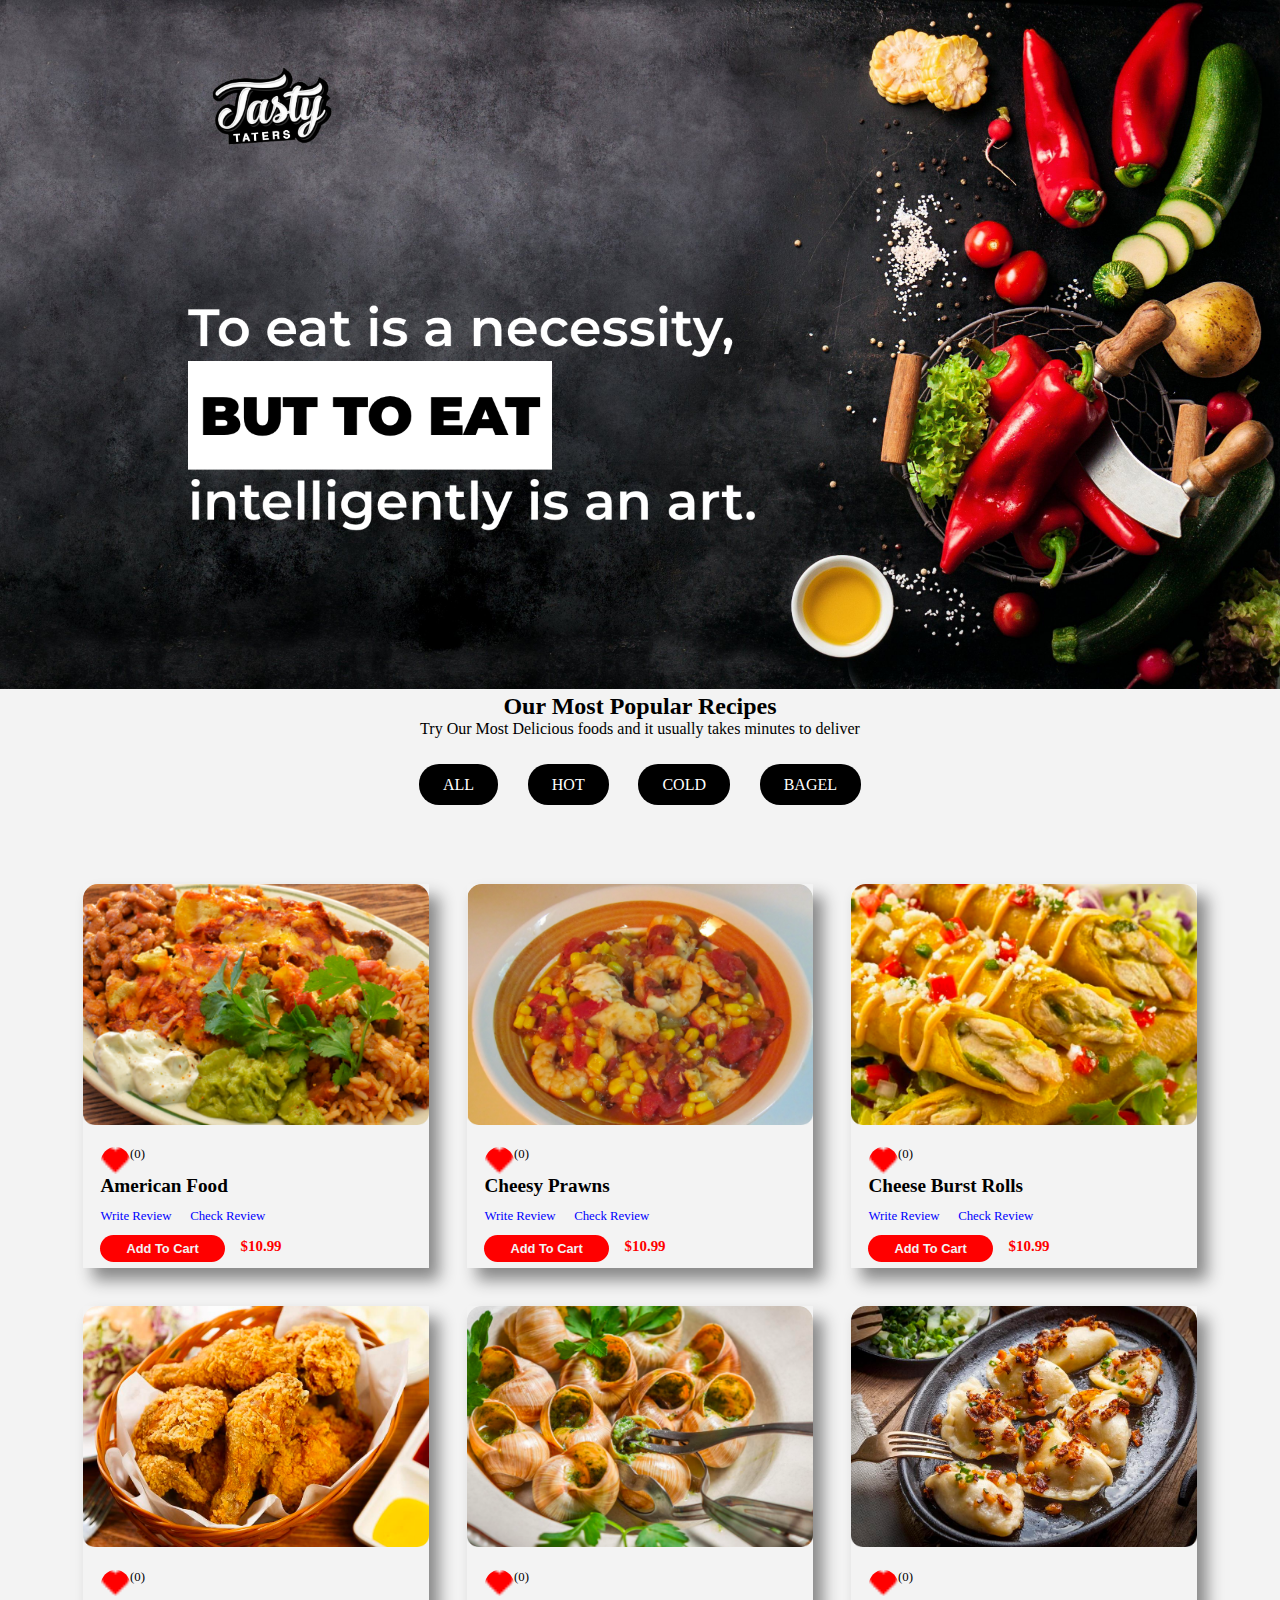
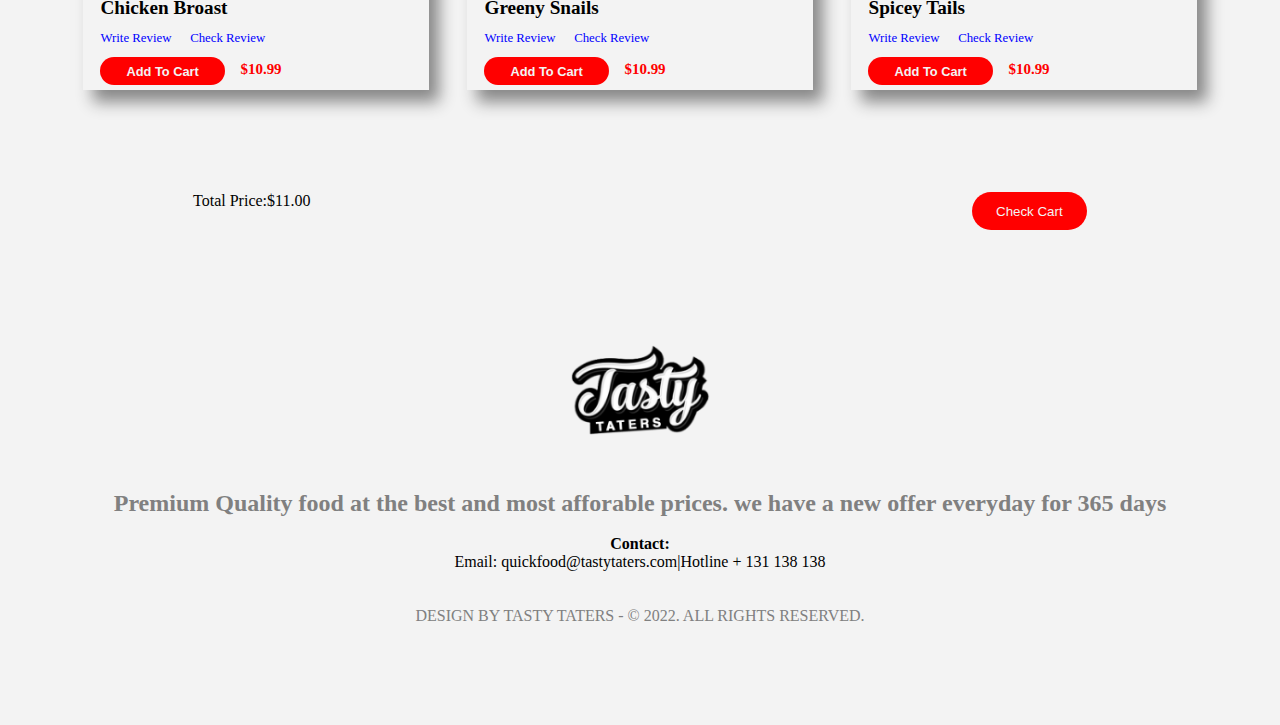
==== TASTY TATERS MENU/index.html @ b8cb3a31 "added new" ====
<!DOCTYPE html>
<html lang="en">
<head>
    <meta charset="UTF-8">
    <meta http-equiv="X-UA-Compatible" content="IE=edge">
    <meta name="viewport" content="width=device-width, initial-scale=1.0">
    <link rel="stylesheet" href="style.css">
    <title>Home</title>
</head>
<body>
    <div class = "containers">
        
              <div class="background">
                <img src="img/background.png">
            </div>

        <div class="menu">
            <h2 class="title"> Our Most Popular Recipes</h2>
            <p>Try Our Most Delicious foods and it usually takes minutes to deliver
             </p>

            <div class="btn">
                <a href="#" target="_blank" class="btn btn-secondary">ALL</a>
                <a href="#" target="_blank" class="btn btn-secondary">HOT</a>
                <a href="#" target="_blank" class="btn btn-secondary">COLD</a>
                <a href="#" target="_blank" class="btn btn-secondary">BAGEL</a>
            </div>
    
        </div>
    </div>    

        <div class="container">
            <div class="items">
                <img src="img/American Food.png">
                <div class="details">
                    <div class="like">
                         <img src="img/heart.png" class="heart" alt="">
                        <p>(0)</p>
                    </div>
                    <h2>American Food </h2>  
                    <div class="details-sub">
                        <a href="/">Write Review</a>
                        <a href="/">Check Review</a>
                    </div>
                    <div class="details-price">
                        <button>Add To Cart</button>
                        <h3 class="price">$10.99</h3>
                    </div>
                </div>
            </div>
            <div class="items">
                <img src="img/chessy.png">
                <div class="details">
                    <div class="like">
                        <img src="img/heart.png" class="heart" alt="">
                       <p>(0)</p>
                   </div>
                    <h2>Cheesy Prawns</h2>  
                    <div class="details-sub">
                        <a href="/">Write Review</a>
                        <a href="/">Check Review</a>
                    </div>
                    <div class="details-price">
                        <button>Add To Cart</button>
                        <h3 class="price">$10.99</h3>
                    </div>
                </div>
            </div>
            <div class="items">
                <img src="img/cheese.png">
                <div class="details">
                    <div class="like">
                        <img src="img/heart.png" class="heart" alt="">
                       <p>(0)</p>
                   </div>
                    <h2>Cheese Burst Rolls</h2>  
                    <div class="details-sub">
                        <a href="/">Write Review</a>
                        <a href="/">Check Review</a>
                    </div>
                    <div class="details-price">
                        <button>Add To Cart</button>
                        <h3 class="price">$10.99</h3>
                    </div>
                </div>
            </div>
            <div class="items">
                <img src="img/chicken.png">
                <div class="details">
                    <div class="like">
                        <img src="img/heart.png" class="heart" alt="">
                       <p>(0)</p>
                   </div>
                    <h2>Chicken Broast</h2>  
                    <div class="details-sub">
                        <a href="/">Write Review</a>
                        <a href="/">Check Review</a>
                    </div>
                    <div class="details-price">
                        <button>Add To Cart</button>
                        <h3 class="price">$10.99</h3>
                    </div>
                </div>
            </div>
            <div class="items">
                <img src="img/greeny.png">
                <div class="details">
                    <div class="like">
                        <img src="img/heart.png" class="heart" alt="">
                       <p>(0)</p>
                   </div>
                    <h2>Greeny Snails</h2>  
                    <div class="details-sub">
                        <a href="/">Write Review</a>
                        <a href="/">Check Review</a>
                    </div>
                    <div class="details-price">
                        <button>Add To Cart</button>
                        <h3 class="price">$10.99</h3>
                    </div>
                </div>
            </div>
            <div class="items">
                <img src="img/spicey.png">
                <div class="details">
                    <div class="like">
                        <img src="img/heart.png" class="heart" alt="">
                       <p>(0)</p>
                   </div>
                    <h2>Spicey Tails</h2>  
                    <div class="details-sub">
                        <a href="/">Write Review</a>
                        <a href="/">Check Review</a>
                    </div>
                    <div class="details-price">
                        <button>Add To Cart</button>
                        <h3 class="price">$10.99</h3>
                    </div>
                </div>
            </div>
        
            
        </div> 
        
    <div class="total">
        <p>Total Price:$11.00</p>
        <button>Check Cart</button>
    </div>    
   

    <footer>
    <img src="img/TASTY-TATERS--logo.png"> 
    <div class="bottom">
        <h2 class="conclude"> Premium Quality food at the best and most afforable prices.
            we have a new offer everyday for 365 days
        </h2><br>
    <p><strong>Contact:</strong></p>
     <p>  Email: quickfood@tastytaters.com|Hotline + 131 138 138 </p><br><br>
    <p class="conclude">
        DESIGN BY TASTY TATERS - © 2022. ALL RIGHTS RESERVED.
    </p>
    
    </footer>

    
    
</body>
</html>
---- TASTY TATERS MENU/style.css ----
/* @import url('https://fonts.googleapis.com/css2?family=Poppins:wght@200;300;400;500;600;700;800;900&display=swap'); */


/******************

COMMON

******************/

*{
  margin: 0 auto;
}

  .containers .background img{
    width: 100%;

  }
  body{
    background-color: #f3f3f3;
    font-family: 'Times New Roman', Times, serif;
    text-align: 'center';
    margin-bottom: 100px;

  }

  .menu{
    text-align: center;
  }

  .menu .btn{
    padding: 2vw;
    margin: 1vw;
  }

  .menu .btn a{
    background-color: black;
    padding: 1% 2%;
    border-radius: 20px;
    text-decoration: none;
    color: white;
  }
  .menu .btn a:hover{
    background-color: red;
  }
    
  .items img{
    width: 100%;
    border-radius: 15px 15px 0 0 ;

  }
  .items {
    box-shadow: 10px 12px 15px #888888;
    width: 27vw;
    height: 30vw;
    margin-bottom: 10%;
  }

 h1{
   grid-column: 1/-1;
   text-align: center;
 }
.details{
padding: 5%;
font-size: 1vw;
}

img.heart {
  width: 30px;
}
.like {
  margin: 1px;
  display: flex;
  text-align: left;
  width: 14%;
}
 
.details-sub>h5{
  font-weight: 600;
  font-size: 18px;

}
.details-sub a{
  margin-right: 5%;
    line-height: 3vw;
    text-decoration: none;
    color: blue;
}

.details-price button{
  background-color: red;
  border: none;
  color: #f3f3f3;
  font-size: 1vw;
  font-weight: 600;
  border-radius: 30px;
  width: 40%;
  float: left;
  padding: 2%;
  margin-right: 5%;
}
h3.price {
  color: red;
  padding: 1% 0px;  
}
.container {
  display: grid;
  grid-template-columns: auto auto auto;
  width: 90%;
  margin: 5%;
}
footer img{
  width: 15%;
}
footer{
  text-align: center;
}
footer .conclude{
  color: gray;
}
.total {
  display: flex;
  gap: 35%;
  width: 90%;
  margin: 5%;
}
.total button{
  background-color: red;
  border: none;
  color: #f3f3f3;
  border-radius: 30px;
  width: 10%;
  padding: 1%;
}
@media screen and (max-width:850px){
  .container {
    display: grid;
    grid-template-columns: auto auto;  
  }
  .items {
    width: 40vw;
    height: 45vw;
}
.details {
  font-size: 2vw;
}
.total button {
  width: 30%;
}
}
@media screen and (max-width:450px){
  .container {
    display: grid;
    grid-template-columns: auto;  
  }
  .items {
    width: 80vw;
    height: 94vw;  
 }
.details {
  font-size: 5vw;
}
.details-price button{
  font-size: 4vw;
}
}

/**************************************************
                 Popup
***************************************************/

.popup-inner {
  position: fixed;
  background-color: white;
  width: 40%;
  top: 12%;
  left: 30%;
  text-align: left;
  padding: 2%;

}
form.popup {
  position: fixed;
  height: 100%;
  width: 100%;
  top: 0;
  background-color: rgba(0,0,0,50%);
}
.input {
  margin-left: 9%;
  width: 85%;
  line-height: 5vw;
}
.buttons button:hover{
  box-shadow: 2px 5px 9px #aaaaaa;
}
.buttons button {
  width: 22%;
  margin: 1%;
  background-color: white;
  border: 1px solid #ccc;
  border-radius: 53px;
  padding: 2%;
  }

.buttons button img {
    width: 15px;
    }
input[type="text"] {
      border: 1px solid white;
      border-bottom: 1px solid black;
      width: 96%;
}
textarea{
  border: 1px solid white;
  border-bottom: 1px solid black;
  width: 96%;
}
.send button{
  width: 22%;
  margin: 1%;
  color: white;
  background-color: red;
  border: 1px solid #ccc;
  border-radius: 53px;
  padding: 2%;
}

.sendd input[type="text"] {
  border: 1px solid white;
  width: 96%;
}
.sendd textarea{
border: 1px solid white;
border-bottom: 1px solid black;
width: 96%;
height: 6vw;
}
img.close {
  float: right;
}
@media screen and (max-width:1400px){
  .buttons {
    display: grid;
    grid-template-columns: auto auto;
    width: 76%;
    grid-gap: 25%;
    margin-bottom: 7%;
}
.buttons button{
width: 100%;
}
}
@media screen and (max-width:850px){
.popup-inner{
  width: 50%;
  left: 25%;
  }
  .input{
  line-height: 10vw;
  }
  .buttons button {
    width: 120%;
}
  }
  @media screen and (max-width: 450px){
.popup-inner {
    width: 80%;
    left: 7%;
}
  }
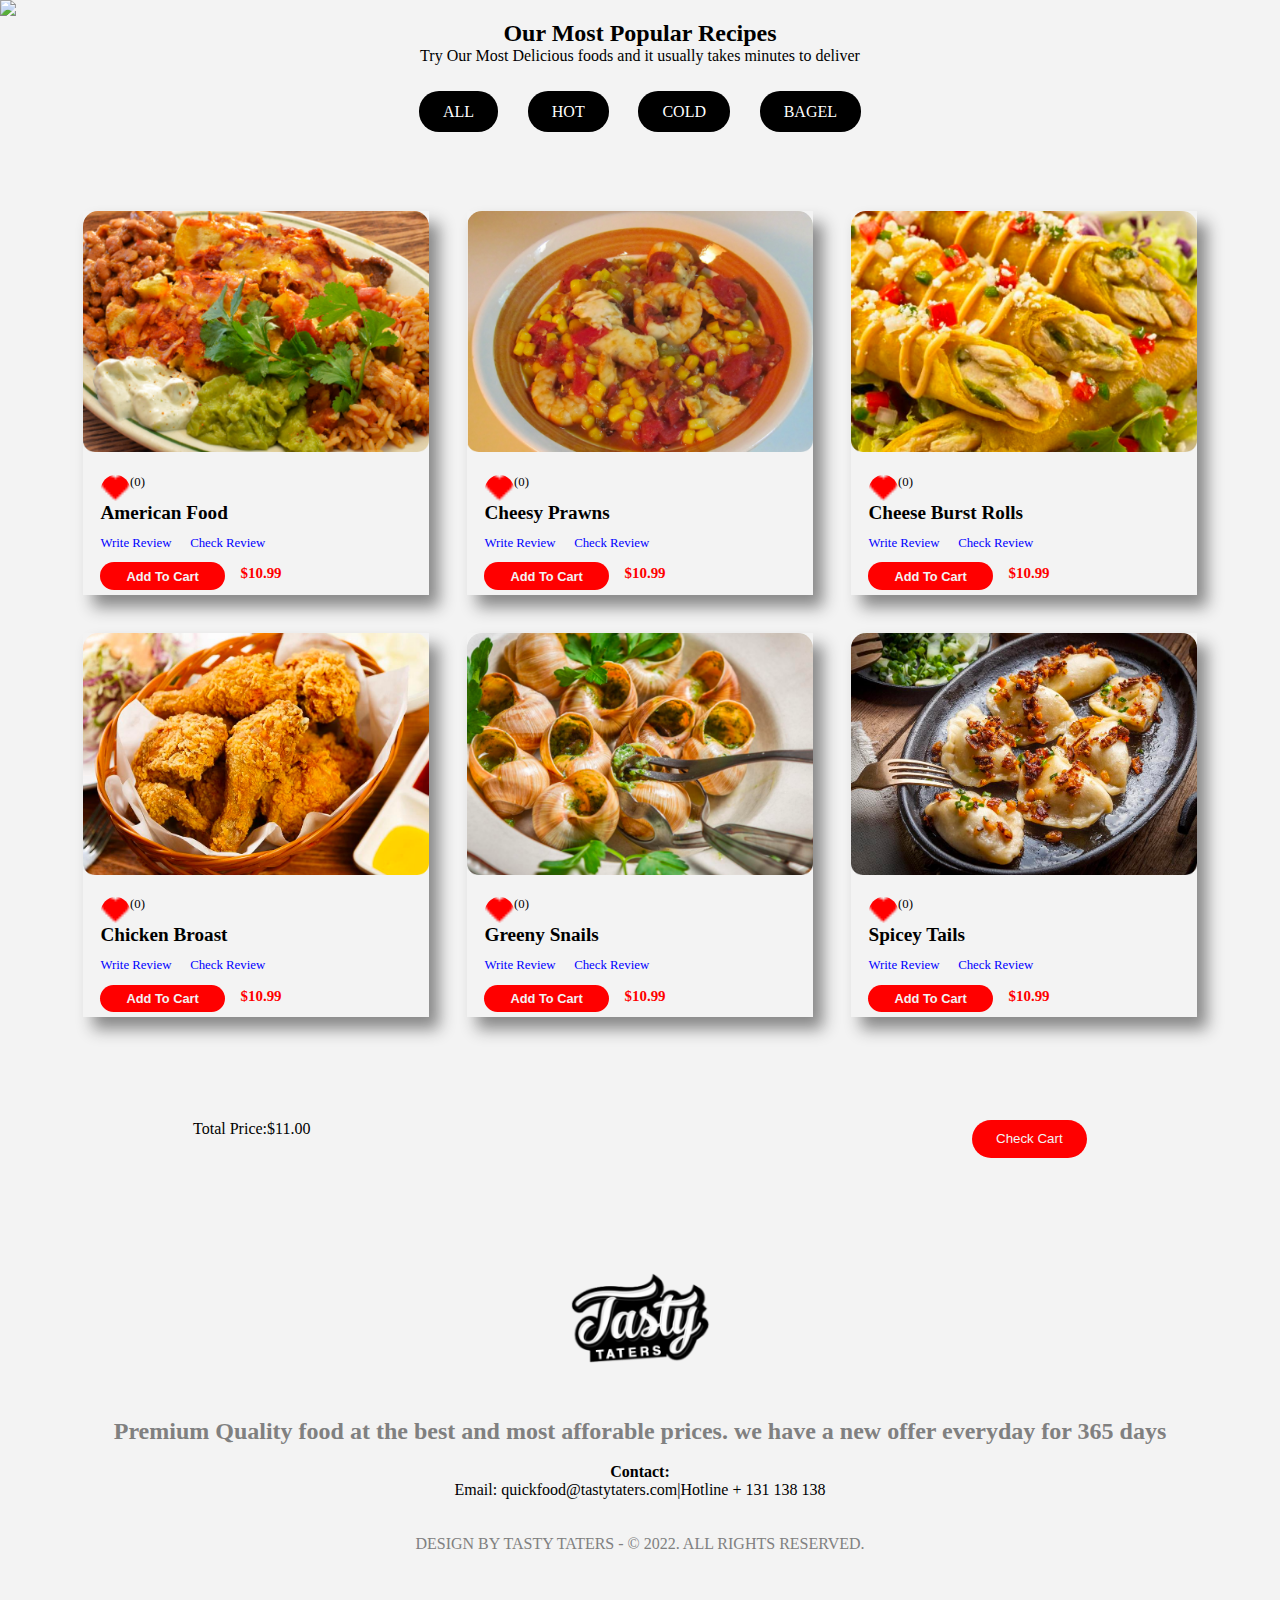
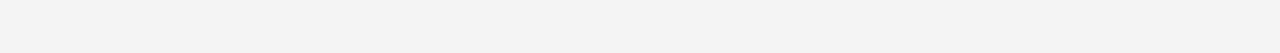
==== commit 076724be: "updated" ====
--- a/TASTY TATERS MENU/index.html
+++ b/TASTY TATERS MENU/index.html
@@ -159,7 +159,7 @@
     <p class="conclude">
         DESIGN BY TASTY TATERS - © 2022. ALL RIGHTS RESERVED.
     </p>
-    
+    </div>
     </footer>
 
     
